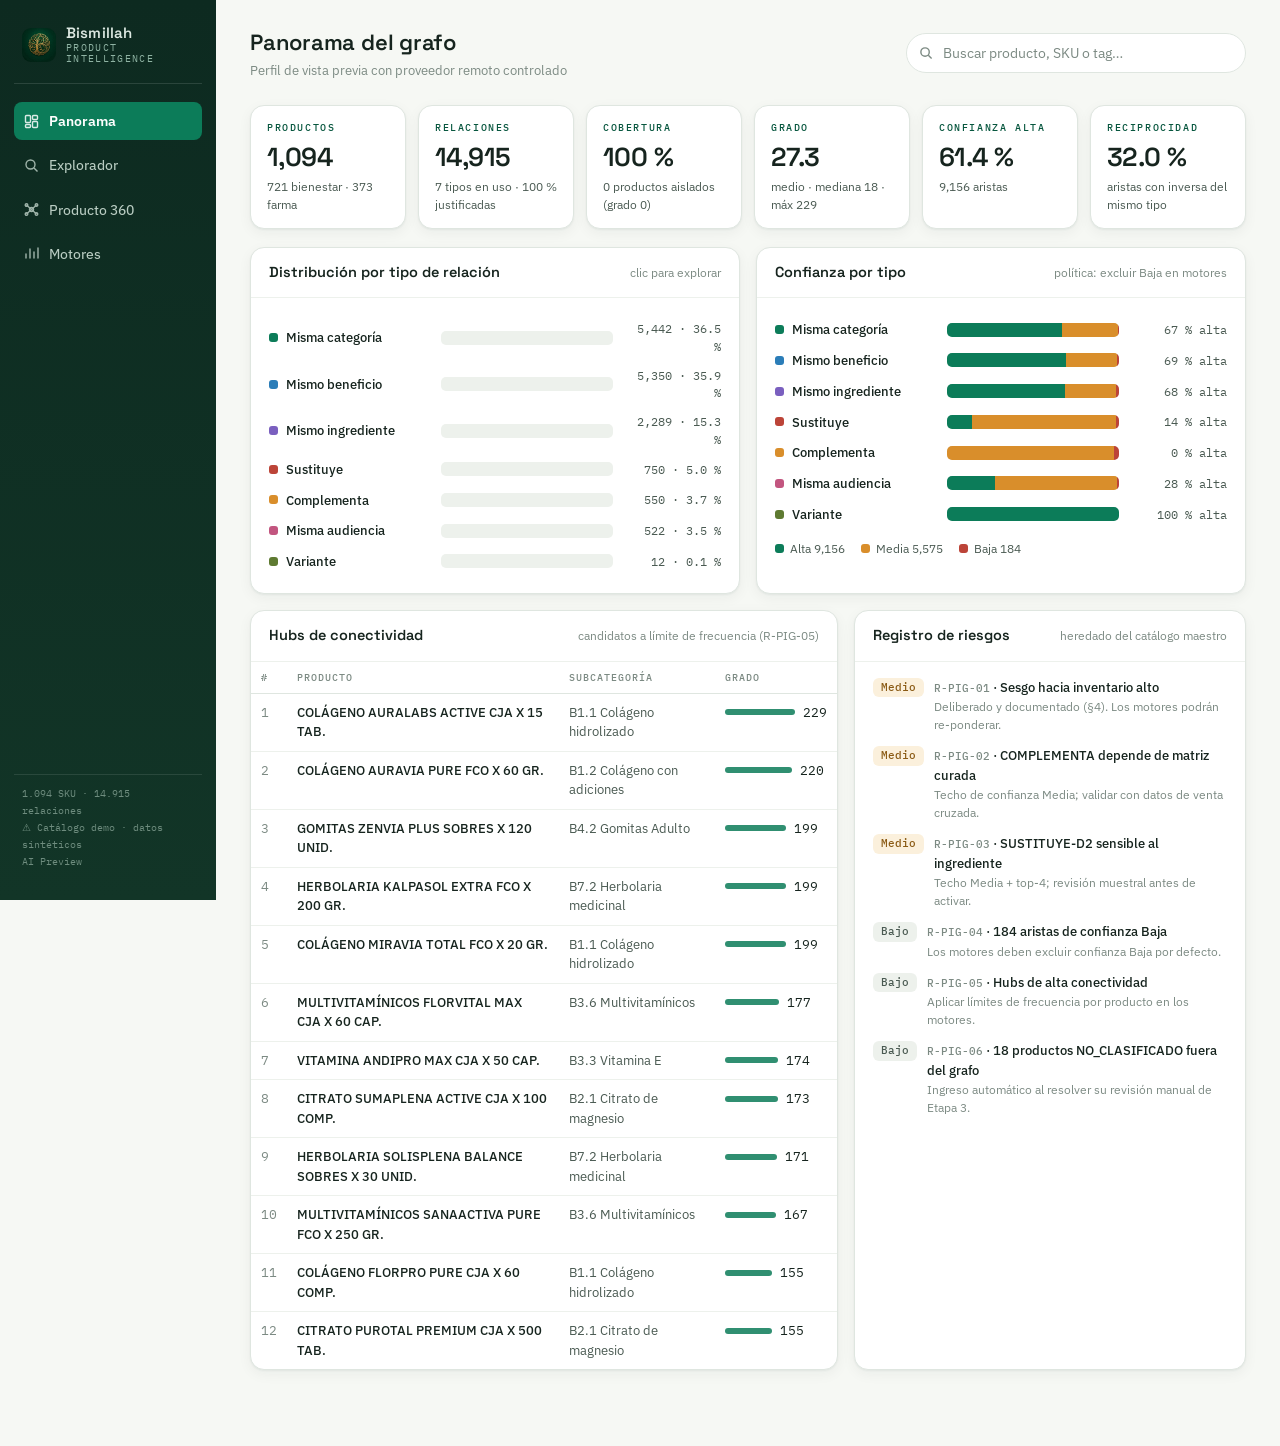
==== ai-preview/index.html @ 9c316136 "feat: add controlled AI preview profile Co-Authored-By: Claude Fable 5 <noreply@anthropic.com>" ====
<!DOCTYPE html>
<html lang="es">
<head>
<meta charset="UTF-8">
<meta name="viewport" content="width=device-width, initial-scale=1.0">
<title>Bismillah · AI Preview</title>
<link rel="icon" type="image/png" sizes="32x32" href="../assets/img/favicon-32.png">
<link rel="icon" type="image/png" sizes="16x16" href="../assets/img/favicon-16.png">
<link rel="apple-touch-icon" href="../assets/img/apple-touch-icon.png">
<meta property="og:title" content="Bismillah · AI Preview">
<meta property="og:type" content="website">
<meta property="og:image" content="../assets/img/og-image.png">
<link rel="stylesheet" href="../assets/css/styles.css">
<link rel="preconnect" href="https://fonts.googleapis.com">
<link href="https://fonts.googleapis.com/css2?family=Space+Grotesk:wght@400;500;600;700&family=IBM+Plex+Sans:wght@400;450;500;600&family=IBM+Plex+Mono:wght@400;500&display=swap" rel="stylesheet">
</head>
<body>
<div class="app">
  <aside class="rail">
    <div class="brand">
      <div class="brand-mark"><img src="../assets/img/logo-web.webp" alt="Bismillah" width="34" height="34"></div>
      <h1>Bismillah<span>Product Intelligence</span></h1>
    </div>
    <button class="nav-btn on" data-view="panorama"><svg width="15" height="15" viewBox="0 0 15 15" fill="none" stroke="currentColor" stroke-width="1.4"><rect x="1.5" y="1.5" width="5" height="7" rx="1"/><rect x="8.5" y="1.5" width="5" height="4" rx="1"/><rect x="8.5" y="7.5" width="5" height="6" rx="1"/><rect x="1.5" y="10.5" width="5" height="3" rx="1"/></svg>Panorama</button>
    <button class="nav-btn" data-view="explorador"><svg width="15" height="15" viewBox="0 0 15 15" fill="none" stroke="currentColor" stroke-width="1.4"><circle cx="6.5" cy="6.5" r="4.5"/><path d="m10 10 3.5 3.5"/></svg>Explorador</button>
    <button class="nav-btn" data-view="p360"><svg width="15" height="15" viewBox="0 0 15 15" fill="none" stroke="currentColor" stroke-width="1.4"><circle cx="7.5" cy="7.5" r="2"/><circle cx="2.5" cy="3" r="1.3"/><circle cx="12.5" cy="3" r="1.3"/><circle cx="2.5" cy="12" r="1.3"/><circle cx="12.5" cy="12" r="1.3"/><path d="M7.5 7.5 2.5 3m5 4.5L12.5 3m-5 4.5-5 4.5m5-4.5 5 4.5"/></svg>Producto 360</button>
    <button class="nav-btn" data-view="motores"><svg width="15" height="15" viewBox="0 0 15 15" fill="none" stroke="currentColor" stroke-width="1.4"><path d="M2 12V8m4 4V3m4 9V6m4 6V2" stroke-linecap="round"/></svg>Motores</button>
    <div class="rail-foot">1.094 SKU · 14.915 relaciones<br>⚠ Catálogo demo · datos sintéticos<br>AI Preview</div>
  </aside>

  <main class="main">
    <div class="topbar">
      <div><h2 id="view-title">Panorama del grafo</h2><div class="sub" id="view-sub">Perfil de vista previa con proveedor remoto controlado</div></div>
      <div class="gsearch">
        <svg width="14" height="14" viewBox="0 0 15 15" fill="none" stroke="currentColor" stroke-width="1.5"><circle cx="6.5" cy="6.5" r="4.5"/><path d="m10 10 3.5 3.5"/></svg>
        <input id="gsearch-in" type="text" placeholder="Buscar producto, SKU o tag…" autocomplete="off" aria-label="Búsqueda global de productos">
        <div class="gs-drop" id="gsearch-drop" role="listbox"></div>
      </div>
    </div>

    <section class="view on" id="v-panorama"></section>
    <section class="view" id="v-explorador"></section>
    <section class="view" id="v-p360"></section>
    <section class="view" id="v-motores"></section>
  </main>
</div>
<!-- Este perfil solo activa el transporte remoto; no contiene credenciales. -->
<script>
const FEATURE_FLAGS = { remoteResponseProvider: true };
const REMOTE_PROVIDER_CONFIG = { endpoint: '/api/copilot' };
</script>
<script src="../assets/js/data.js"></script>
<script src="../assets/js/context-builder.js"></script>
<script src="../assets/js/prompt-context-builder.js"></script>
<script src="../assets/js/commercial-data-provider.js"></script>
<script src="../assets/js/feature-flags.js"></script>
<script src="../assets/js/response-provider-contract.js"></script>
<script src="../assets/js/response-provider.js"></script>
<script src="../assets/js/providers/local-response-provider.js"></script>
<script src="../assets/js/providers/remote-response-provider.js"></script>
<script src="../assets/js/providers/ai-response-provider.js"></script>
<script src="../assets/js/app.js"></script>
</body>
</html>
---- assets/css/styles.css ----
:root{
  --paper:#F6F8F4; --card:#FFFFFF; --ink:#16241E; --ink-2:#4A5A52; --ink-3:#7C8A83;
  --line:#DFE6E0; --line-2:#EDF1EC;
  --emerald:#0C7C59; --emerald-dk:#08573F; --emerald-tint:#E3F1EA;
  --indigo:#35509E; --indigo-tint:#E7EBF7;
  --amber:#D98E2B; --amber-tint:#FBF0DC;
  --red:#BC4438; --red-tint:#F9E7E4;
  --t0:#0C7C59; --t1:#2B7DB8; --t2:#7A5FBF; --t3:#BC4438; --t4:#D98E2B; --t5:#C2557F; --t6:#5E7A31;
  --ff-d:"Space Grotesk",sans-serif; --ff-b:"IBM Plex Sans",sans-serif; --ff-m:"IBM Plex Mono",monospace;
  --r:10px; --r-lg:14px;
  --sh:0 1px 2px rgba(22,36,30,.05),0 4px 14px rgba(22,36,30,.05);
}
*{box-sizing:border-box;margin:0;padding:0}
html{scroll-behavior:smooth}
@media(prefers-reduced-motion:reduce){html{scroll-behavior:auto}*,*::before,*::after{animation:none!important;transition:none!important}}
body{font-family:var(--ff-b);font-size:14px;line-height:1.5;color:var(--ink);background:var(--paper);}
button{font:inherit;color:inherit;background:none;border:none;cursor:pointer}
button:focus-visible,a:focus-visible,input:focus-visible,select:focus-visible{outline:2px solid var(--emerald);outline-offset:2px;border-radius:4px}
input,select{font:inherit;color:inherit}

/* ---------- layout ---------- */
.app{display:grid;grid-template-columns:216px 1fr;min-height:100vh}
.rail{background:linear-gradient(180deg,#0D2A20 0%,#123527 100%);color:#DCE8E1;padding:20px 14px;display:flex;flex-direction:column;gap:6px;position:sticky;top:0;height:100vh}
.brand{display:flex;align-items:center;gap:10px;padding:4px 8px 18px;border-bottom:1px solid rgba(255,255,255,.12);margin-bottom:12px}
.brand-mark{width:34px;height:34px;border-radius:9px;overflow:hidden;flex:none}
.brand-mark img{display:block;width:100%;height:100%;object-fit:cover}
.brand h1{font-family:var(--ff-d);font-size:15px;font-weight:600;line-height:1.15;letter-spacing:.01em}
.brand span{display:block;font-family:var(--ff-m);font-size:9.5px;font-weight:400;color:#8FB3A3;letter-spacing:.14em;text-transform:uppercase;margin-top:2px}
.nav-btn{display:flex;align-items:center;gap:10px;width:100%;padding:9px 10px;border-radius:8px;color:#B9CCC2;font-weight:450;font-size:13.5px;text-align:left;transition:background .15s,color .15s}
.nav-btn svg{flex:none;opacity:.85}
.nav-btn:hover{background:rgba(255,255,255,.07);color:#fff}
.nav-btn.on{background:var(--emerald);color:#fff;font-weight:600}
.rail-foot{margin-top:auto;font-family:var(--ff-m);font-size:10px;color:#6E8C7E;padding:10px 8px;line-height:1.7;border-top:1px solid rgba(255,255,255,.1)}
.main{min-width:0;padding:26px 34px 60px;max-width:1340px}
.topbar{display:flex;align-items:center;gap:16px;margin-bottom:24px}
.topbar h2{font-family:var(--ff-d);font-size:22px;font-weight:600;letter-spacing:-.01em}
.topbar .sub{color:var(--ink-3);font-size:13px;margin-top:2px}
.gsearch{margin-left:auto;position:relative;width:340px;max-width:42vw}
.gsearch input{width:100%;padding:9px 12px 9px 36px;border:1px solid var(--line);border-radius:999px;background:var(--card);font-size:13.5px}
.gsearch input::placeholder{color:var(--ink-3)}
.gsearch>svg{position:absolute;left:13px;top:50%;transform:translateY(-50%);color:var(--ink-3)}
.gs-drop{position:absolute;top:calc(100% + 6px);left:0;right:0;background:var(--card);border:1px solid var(--line);border-radius:var(--r);box-shadow:var(--sh);z-index:50;max-height:340px;overflow:auto;display:none}
.gs-drop.open{display:block}
.gs-item{display:block;width:100%;text-align:left;padding:9px 12px;border-bottom:1px solid var(--line-2)}
.gs-item:last-child{border-bottom:0}
.gs-item:hover{background:var(--emerald-tint)}
.gs-item .nm{font-weight:500;font-size:13px}
.gs-item .mt{font-family:var(--ff-m);font-size:10.5px;color:var(--ink-3);margin-top:1px}

/* ---------- shared ---------- */
.view{display:none}.view.on{display:block}
.card{background:var(--card);border:1px solid var(--line);border-radius:var(--r-lg);box-shadow:var(--sh)}
.card-h{padding:14px 18px;border-bottom:1px solid var(--line-2);display:flex;align-items:baseline;gap:10px}
.card-h h3{font-family:var(--ff-d);font-size:14.5px;font-weight:600}
.card-h .note{font-size:12px;color:var(--ink-3);margin-left:auto}
.card-b{padding:16px 18px}
.eyebrow{font-family:var(--ff-m);font-size:10px;letter-spacing:.16em;text-transform:uppercase;color:var(--emerald-dk);font-weight:500}
.chip{display:inline-flex;align-items:center;gap:5px;padding:2px 9px;border-radius:999px;font-size:11px;font-weight:500;line-height:1.6}
.chip.conf0{background:var(--emerald-tint);color:var(--emerald-dk)}
.chip.conf1{background:var(--amber-tint);color:#8A5A14}
.chip.conf2{background:var(--red-tint);color:var(--red)}
.chip.uni-B{background:var(--emerald-tint);color:var(--emerald-dk)}
.chip.uni-F{background:var(--indigo-tint);color:var(--indigo)}
.tag{display:inline-block;padding:2px 8px;border-radius:6px;background:var(--line-2);color:var(--ink-2);font-size:11px;margin:2px 3px 2px 0}
.dot{width:9px;height:9px;border-radius:3px;display:inline-block;flex:none}
.mono{font-family:var(--ff-m)}
.link{color:var(--emerald-dk);font-weight:500;text-decoration:none;cursor:pointer}
.link:hover{text-decoration:underline}
.empty{padding:34px;text-align:center;color:var(--ink-3);font-size:13px}
table{width:100%;border-collapse:collapse;font-size:13px}
th{font-family:var(--ff-m);font-size:10px;letter-spacing:.1em;text-transform:uppercase;color:var(--ink-3);font-weight:500;text-align:left;padding:8px 10px;border-bottom:1px solid var(--line)}
td{padding:9px 10px;border-bottom:1px solid var(--line-2);vertical-align:top}
tr:last-child td{border-bottom:0}
tbody tr.rowlink{cursor:pointer}
tbody tr.rowlink:hover{background:var(--emerald-tint)}

/* ---------- panorama ---------- */
.kpis{display:grid;grid-template-columns:repeat(auto-fit,minmax(150px,1fr));gap:12px;margin-bottom:18px}
.kpi{background:var(--card);border:1px solid var(--line);border-radius:var(--r-lg);padding:14px 16px;box-shadow:var(--sh)}
.kpi .v{font-family:var(--ff-d);font-size:26px;font-weight:600;letter-spacing:-.02em;margin:3px 0 1px}
.kpi .l{font-size:12px;color:var(--ink-2)}
.grid-2{display:grid;grid-template-columns:1fr 1fr;gap:16px;margin-bottom:16px}
.grid-32{display:grid;grid-template-columns:3fr 2fr;gap:16px;margin-bottom:16px}
.bar-row{display:grid;grid-template-columns:160px 1fr 96px;align-items:center;gap:12px;padding:6px 0}
.bar-row .lbl{display:flex;align-items:center;gap:8px;font-size:12.5px;font-weight:500}
.bar-track{height:14px;border-radius:5px;background:var(--line-2);overflow:hidden}
.bar-fill{height:100%;border-radius:5px}
.bar-val{font-family:var(--ff-m);font-size:11.5px;color:var(--ink-2);text-align:right}
.stack{display:flex;height:14px;border-radius:5px;overflow:hidden;background:var(--line-2)}
.legend{display:flex;gap:16px;flex-wrap:wrap;font-size:11.5px;color:var(--ink-2);margin-top:10px}
.legend span{display:flex;align-items:center;gap:6px}
.risk-lv{font-family:var(--ff-m);font-size:10.5px;font-weight:500;padding:2px 8px;border-radius:6px}
.risk-Medio{background:var(--amber-tint);color:#8A5A14}
.risk-Bajo{background:var(--line-2);color:var(--ink-2)}

/* ---------- explorador ---------- */
.filters{display:flex;gap:10px;flex-wrap:wrap;align-items:center;margin-bottom:14px}
.filters select,.filters input[type=text]{padding:8px 11px;border:1px solid var(--line);border-radius:8px;background:var(--card);font-size:13px}
.filters input[type=text]{width:280px}
.seg{display:inline-flex;border:1px solid var(--line);border-radius:8px;overflow:hidden;background:var(--card)}
.seg button{padding:8px 13px;font-size:12.5px;font-weight:500;color:var(--ink-2);border-right:1px solid var(--line)}
.seg button:last-child{border-right:0}
.seg button.on{background:var(--ink);color:#fff}
.count-note{font-size:12.5px;color:var(--ink-3);margin-left:auto}
.deg-cell{display:flex;align-items:center;gap:8px}
.deg-bar{height:6px;border-radius:3px;background:var(--emerald);opacity:.85}

/* ---------- producto 360 ---------- */
.p360-head{display:flex;gap:14px;align-items:flex-start;flex-wrap:wrap;margin-bottom:16px}
.p360-head .who{flex:1;min-width:280px}
.p360-head h2{font-family:var(--ff-d);font-size:21px;font-weight:600;letter-spacing:-.01em;margin:4px 0 6px}
.meta-line{display:flex;gap:8px;flex-wrap:wrap;align-items:center;font-size:12.5px;color:var(--ink-2)}
.orbit-wrap{position:relative}
#orbit{width:100%;display:block;border-radius:var(--r-lg)}
.orbit-tip{position:absolute;pointer-events:none;background:var(--ink);color:#fff;padding:6px 10px;border-radius:8px;font-size:12px;max-width:260px;display:none;z-index:10;line-height:1.4}
.orbit-legend{display:flex;gap:14px;flex-wrap:wrap;padding:10px 18px 14px;font-size:11.5px;color:var(--ink-2)}
.orbit-legend span{display:flex;align-items:center;gap:6px}
.rel-groups{display:flex;flex-direction:column;gap:14px}
.rel-g .rel-g-h{display:flex;align-items:center;gap:9px;padding:11px 16px;border-bottom:1px solid var(--line-2)}
.rel-g .rel-g-h h4{font-family:var(--ff-d);font-size:13.5px;font-weight:600}
.rel-g .rel-g-h .n{font-family:var(--ff-m);font-size:11px;color:var(--ink-3);margin-left:auto}
.rel-item{display:grid;grid-template-columns:1fr auto;gap:4px 12px;padding:10px 16px;border-bottom:1px solid var(--line-2)}
.rel-item:last-child{border-bottom:0}
.rel-item .just{grid-column:1/-1;font-size:12px;color:var(--ink-3);font-style:italic}
.showmore{width:100%;padding:9px;font-size:12px;font-weight:500;color:var(--emerald-dk)}
.showmore:hover{background:var(--emerald-tint)}

/* ---------- ai sales copilot ---------- */
.p360-layout{display:grid;grid-template-columns:1fr 340px;gap:20px;align-items:start}
.p360-content{min-width:0;display:flex;flex-direction:column;gap:16px}
.copilot-panel{position:sticky;top:26px;flex:none;max-height:calc(100vh - 52px);overflow-y:auto;padding:18px}
.copilot-top{display:flex;gap:12px;align-items:flex-start;margin-bottom:16px}
.copilot-avatar{flex:none;width:44px;height:44px;border-radius:12px;display:grid;place-items:center;font-size:21px;background:linear-gradient(155deg,var(--indigo) 0%,var(--t2) 100%);box-shadow:var(--sh)}
.copilot-top-txt{min-width:0}
.copilot-top-row{display:flex;align-items:center;gap:8px;flex-wrap:wrap}
.copilot-top-row h3{font-family:var(--ff-d);font-size:15px;font-weight:600}
.copilot-pill{font-family:var(--ff-m);font-size:9.5px;letter-spacing:.08em;text-transform:uppercase;font-weight:500;padding:2px 8px;border-radius:999px;background:var(--amber-tint);color:#8A5A14}
.copilot-sub{font-size:12px;color:var(--ink-3);margin-top:3px;line-height:1.4}
.copilot-skills-h{display:flex;align-items:center;gap:6px;font-family:var(--ff-m);font-size:10.5px;letter-spacing:.1em;text-transform:uppercase;color:var(--ink-3);font-weight:500;margin-bottom:10px}
.copilot-info{margin-left:auto;width:15px;height:15px;border-radius:50%;border:1px solid var(--line);display:grid;place-items:center;font-family:var(--ff-b);font-style:italic;font-size:10px;color:var(--ink-3);text-transform:none;letter-spacing:0;cursor:default}
.copilot-skills{display:flex;flex-direction:column;gap:8px;margin-bottom:14px}
.copilot-row{display:flex;align-items:center;gap:11px;width:100%;text-align:left;padding:10px;border:1px solid var(--line);border-radius:var(--r);background:var(--paper);cursor:pointer;transition:border-color .15s,background .15s,box-shadow .15s}
.copilot-row:hover{border-color:var(--emerald);background:var(--emerald-tint);box-shadow:var(--sh)}
.copilot-ic{position:relative;flex:none;width:36px;height:36px;border-radius:10px;display:grid;place-items:center;font-size:16px}
.copilot-ic-n{position:absolute;top:-5px;left:-5px;width:16px;height:16px;border-radius:50%;background:var(--ink);color:#fff;font-family:var(--ff-m);font-size:9px;font-weight:500;display:grid;place-items:center;line-height:1}
.copilot-row-txt{min-width:0;flex:1;display:flex;flex-direction:column;gap:2px}
.copilot-row-title{font-family:var(--ff-d);font-size:12.5px;font-weight:600;color:var(--ink)}
.copilot-row-desc{font-size:11.5px;color:var(--ink-2);line-height:1.4}
.copilot-row-status{font-family:var(--ff-m);font-size:9.5px;letter-spacing:.06em;text-transform:uppercase;font-weight:500;color:var(--ink-3);margin-top:1px}
.copilot-chev{flex:none;font-size:16px;color:var(--ink-3);transition:transform .15s}
.copilot-chev.is-open{transform:rotate(90deg)}
.copilot-foot{display:flex;align-items:flex-start;gap:8px;padding:10px 12px;border-radius:var(--r);background:var(--emerald-tint);font-size:11px;color:var(--emerald-dk);line-height:1.4}
.copilot-foot-ic{flex:none}
.copilot-skill-block{display:flex;flex-direction:column}
.copilot-row.is-open{border-color:var(--emerald);background:var(--emerald-tint)}
.copilot-row.is-loading{opacity:.7;cursor:progress}
.copilot-row-status.is-active{color:var(--emerald-dk)}
.copilot-row-status.is-error{color:var(--red)}
.copilot-response{margin-top:6px;padding:11px 12px;border:1px solid var(--line);border-radius:var(--r);background:var(--paper);font-size:12px;color:var(--ink-2);line-height:1.55;white-space:pre-line}
.copilot-response-h{display:flex;align-items:center;gap:6px;margin-bottom:7px;font-family:var(--ff-m);font-size:10px;letter-spacing:.06em;text-transform:uppercase;color:var(--ink-3)}
.copilot-response-loading{display:flex;align-items:center;gap:8px;margin-top:6px;padding:10px 12px;font-size:12px;color:var(--ink-3);border:1px dashed var(--line);border-radius:var(--r)}
.copilot-response-err{margin-top:6px;padding:10px 12px;border:1px solid #EFD9B4;border-radius:var(--r);background:var(--red-tint);color:var(--red);font-size:12px;line-height:1.4}
.dot-live{width:6px;height:6px;border-radius:50%;background:var(--emerald);display:inline-block;flex:none;animation:copilot-pulse 1.4s ease-in-out infinite}
@keyframes copilot-pulse{0%,100%{opacity:1}50%{opacity:.35}}
@media(prefers-reduced-motion:reduce){.dot-live{animation:none}}

/* ---------- compare products (Fase 2, Paso 4) ---------- */
.compare-picker{margin-top:8px;padding:10px;border:1px solid var(--line);border-radius:var(--r);background:var(--paper)}
.compare-b-input{width:100%;padding:8px 10px;border:1px solid var(--line);border-radius:8px;background:var(--card);font-size:12.5px}
.compare-b-results{margin-top:8px;display:flex;flex-direction:column;gap:5px;max-height:180px;overflow-y:auto}
.compare-b-item{display:flex;flex-direction:column;gap:1px;width:100%;text-align:left;padding:7px 9px;border:1px solid var(--line-2);border-radius:7px;background:var(--card);cursor:pointer;transition:border-color .15s,background .15s}
.compare-b-item:hover{border-color:var(--indigo);background:var(--indigo-tint)}
.compare-b-item-nm{font-size:12px;font-weight:500;color:var(--ink)}
.compare-b-item-mt{font-family:var(--ff-m);font-size:10px;color:var(--ink-3)}
.compare-b-hint,.compare-b-empty{font-size:11.5px;color:var(--ink-3);padding:4px 2px}
.compare-response{white-space:normal}
.compare-prod{padding:9px 0;border-bottom:1px solid var(--line-2)}
.compare-prod:last-of-type{border-bottom:1px solid var(--line-2)}
.compare-prod-h{font-family:var(--ff-m);font-size:9.5px;letter-spacing:.08em;text-transform:uppercase;color:var(--indigo);font-weight:500;margin-bottom:3px}
.compare-prod-nm{font-family:var(--ff-d);font-size:12.5px;font-weight:600;color:var(--ink)}
.compare-prod-meta{font-size:11px;color:var(--ink-3);margin:2px 0 6px}
.compare-prod-row{display:flex;align-items:flex-start;gap:8px;font-size:11px;color:var(--ink-2);margin-top:4px}
.compare-prod-row>span:first-child{flex:none;width:62px;color:var(--ink-3);font-family:var(--ff-m);font-size:10px;padding-top:2px}
.compare-prod-pills{display:flex;flex-wrap:wrap;gap:3px}
.compare-none{color:var(--ink-3);font-style:italic;font-size:11px}
.compare-section{margin-top:10px}
.compare-section h5{font-family:var(--ff-m);font-size:10px;letter-spacing:.08em;text-transform:uppercase;color:var(--ink-3);font-weight:500;margin-bottom:5px}
.compare-list{list-style:none;display:flex;flex-direction:column;gap:5px}
.compare-list li{position:relative;padding-left:15px;font-size:11.5px;line-height:1.4;color:var(--ink-2)}
.compare-list li::before{content:'';position:absolute;left:0;top:6px;width:7px;height:7px;border-radius:2px}
.compare-list.sim li::before{background:var(--emerald)}
.compare-list.dif li::before{background:var(--amber)}
.compare-restart{width:100%;margin-top:12px;padding:9px;font-size:12px;font-weight:500;color:var(--indigo);border:1px dashed var(--line);border-radius:var(--r)}
.compare-restart:hover{background:var(--indigo-tint);border-color:var(--indigo)}

/* ---------- best alternative (Fase 2, Paso 5) ---------- */
.bestalt-pick{display:flex;align-items:center;gap:8px;flex-wrap:wrap;margin-bottom:8px}
.bestalt-nm{font-family:var(--ff-d);font-size:13px;font-weight:600;color:var(--ink)}

/* ---------- cross sell (Fase 2, Paso 6) ---------- */
.xsell-list{display:flex;flex-direction:column;gap:8px}
.xsell-item{padding:9px 10px;border:1px solid var(--line);border-radius:var(--r);background:var(--paper)}
.xsell-item-h{display:flex;align-items:center;gap:7px;margin-bottom:3px}
.xsell-rank{flex:none;width:17px;height:17px;border-radius:50%;background:var(--t5);color:#fff;font-family:var(--ff-m);font-size:9px;font-weight:500;display:grid;place-items:center;line-height:1}
.xsell-nm{font-family:var(--ff-d);font-size:12.5px;font-weight:600;color:var(--ink)}
.xsell-reason{font-size:11.5px;color:var(--ink-2);line-height:1.4}

/* ---------- motores ---------- */
.engine-tabs{display:flex;gap:8px;margin-bottom:14px;flex-wrap:wrap}
.engine-tabs button{padding:9px 15px;border:1px solid var(--line);border-radius:999px;background:var(--card);font-size:13px;font-weight:500;color:var(--ink-2)}
.engine-tabs button.on{background:var(--emerald);border-color:var(--emerald);color:#fff}
.policy{display:flex;align-items:center;gap:10px;background:var(--amber-tint);border:1px solid #EFD9B4;border-radius:var(--r);padding:10px 14px;font-size:12.5px;color:#6E4A12;margin-bottom:14px}
.policy label{display:flex;align-items:center;gap:7px;margin-left:auto;font-weight:500;cursor:pointer;white-space:nowrap}
.reco{display:grid;grid-template-columns:44px 1fr auto;gap:4px 14px;padding:12px 16px;border-bottom:1px solid var(--line-2);align-items:start}
.reco:last-child{border-bottom:0}
.reco .rank{font-family:var(--ff-d);font-size:17px;font-weight:600;color:var(--ink-3);padding-top:2px}
.reco .why{grid-column:2/-1;display:flex;flex-direction:column;gap:3px;margin-top:2px}
.reco .why span{font-size:12px;color:var(--ink-3)}
.score-pill{font-family:var(--ff-m);font-size:12px;font-weight:500;background:var(--ink);color:#fff;border-radius:7px;padding:3px 9px;white-space:nowrap}
.pick-box{display:flex;gap:10px;align-items:center;flex-wrap:wrap;margin-bottom:16px}
.pick-box .gsearch{margin-left:0}

@media(max-width:980px){
  .app{grid-template-columns:1fr}
  .rail{position:static;height:auto;flex-direction:row;align-items:center;overflow-x:auto;padding:10px 14px}
  .brand{border:0;margin:0;padding:0 14px 0 0}
  .brand h1 span{display:none}
  .rail-foot{display:none}
  .nav-btn{white-space:nowrap}
  .main{padding:18px 16px 50px}
  .grid-2,.grid-32,.p360-layout{grid-template-columns:1fr}
  .copilot-panel{position:static}
  .gsearch{width:100%;max-width:none}
  .topbar{flex-wrap:wrap}
  .bar-row{grid-template-columns:120px 1fr 80px}
}
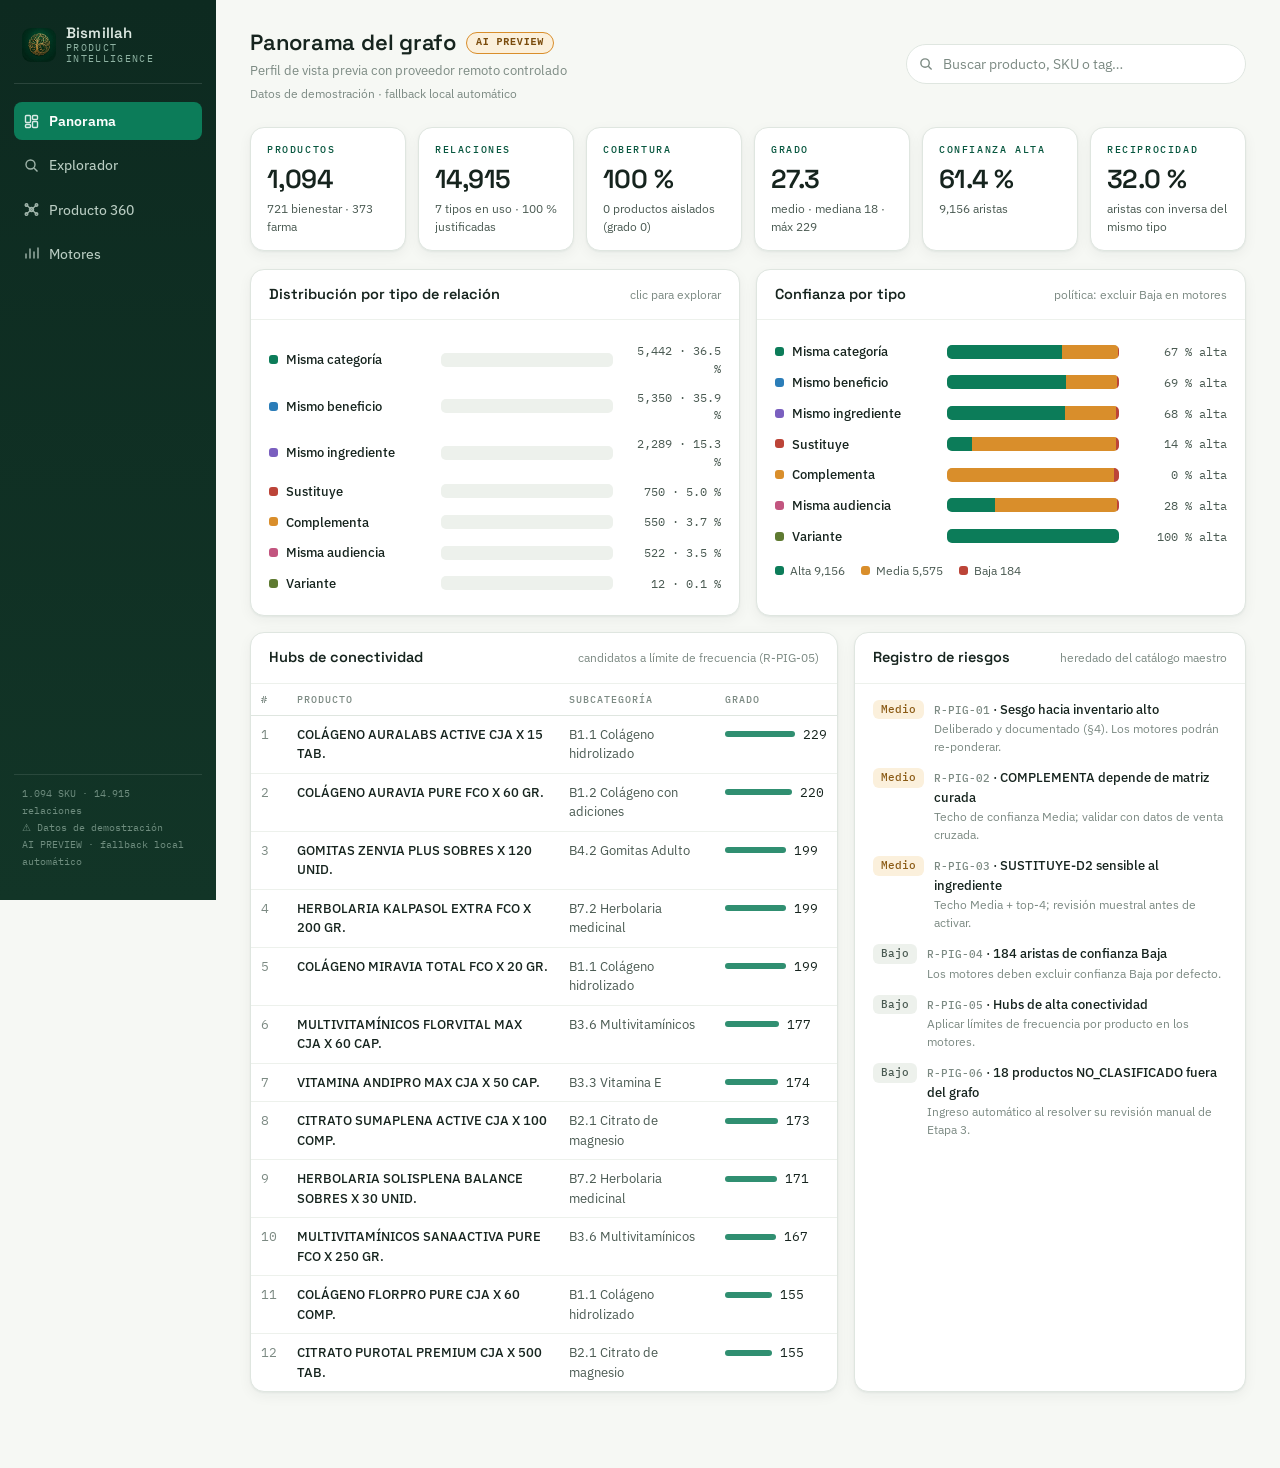
==== commit cff8a16b: "fix: clarify AI preview environment safeguards" ====
--- a/ai-preview/index.html
+++ b/ai-preview/index.html
@@ -13,6 +13,12 @@
 <link rel="stylesheet" href="../assets/css/styles.css">
 <link rel="preconnect" href="https://fonts.googleapis.com">
 <link href="https://fonts.googleapis.com/css2?family=Space+Grotesk:wght@400;500;600;700&family=IBM+Plex+Sans:wght@400;450;500;600&family=IBM+Plex+Mono:wght@400;500&display=swap" rel="stylesheet">
+<style>
+.ai-preview-heading{min-width:0}
+.ai-preview-title-row{display:flex;align-items:center;gap:10px;flex-wrap:wrap}
+.ai-preview-badge{display:inline-flex;align-items:center;padding:3px 9px;border:1px solid #D98E2B;border-radius:999px;background:#FBF0DC;color:#7A4B0C;font-family:var(--ff-m);font-size:10px;font-weight:600;letter-spacing:.08em;line-height:1.4;white-space:nowrap}
+.ai-preview-disclosure{color:var(--ink-3);font-size:12px;margin-top:4px}
+</style>
 </head>
 <body>
 <div class="app">
@@ -25,12 +31,16 @@
     <button class="nav-btn" data-view="explorador"><svg width="15" height="15" viewBox="0 0 15 15" fill="none" stroke="currentColor" stroke-width="1.4"><circle cx="6.5" cy="6.5" r="4.5"/><path d="m10 10 3.5 3.5"/></svg>Explorador</button>
     <button class="nav-btn" data-view="p360"><svg width="15" height="15" viewBox="0 0 15 15" fill="none" stroke="currentColor" stroke-width="1.4"><circle cx="7.5" cy="7.5" r="2"/><circle cx="2.5" cy="3" r="1.3"/><circle cx="12.5" cy="3" r="1.3"/><circle cx="2.5" cy="12" r="1.3"/><circle cx="12.5" cy="12" r="1.3"/><path d="M7.5 7.5 2.5 3m5 4.5L12.5 3m-5 4.5-5 4.5m5-4.5 5 4.5"/></svg>Producto 360</button>
     <button class="nav-btn" data-view="motores"><svg width="15" height="15" viewBox="0 0 15 15" fill="none" stroke="currentColor" stroke-width="1.4"><path d="M2 12V8m4 4V3m4 9V6m4 6V2" stroke-linecap="round"/></svg>Motores</button>
-    <div class="rail-foot">1.094 SKU · 14.915 relaciones<br>⚠ Catálogo demo · datos sintéticos<br>AI Preview</div>
+    <div class="rail-foot">1.094 SKU · 14.915 relaciones<br>⚠ Datos de demostración<br>AI PREVIEW · fallback local automático</div>
   </aside>
 
   <main class="main">
     <div class="topbar">
-      <div><h2 id="view-title">Panorama del grafo</h2><div class="sub" id="view-sub">Perfil de vista previa con proveedor remoto controlado</div></div>
+      <div class="ai-preview-heading">
+        <div class="ai-preview-title-row"><h2 id="view-title">Panorama del grafo</h2><span class="ai-preview-badge">AI PREVIEW</span></div>
+        <div class="sub" id="view-sub">Perfil de vista previa con proveedor remoto controlado</div>
+        <div class="ai-preview-disclosure" role="note">Datos de demostración · fallback local automático</div>
+      </div>
       <div class="gsearch">
         <svg width="14" height="14" viewBox="0 0 15 15" fill="none" stroke="currentColor" stroke-width="1.5"><circle cx="6.5" cy="6.5" r="4.5"/><path d="m10 10 3.5 3.5"/></svg>
         <input id="gsearch-in" type="text" placeholder="Buscar producto, SKU o tag…" autocomplete="off" aria-label="Búsqueda global de productos">
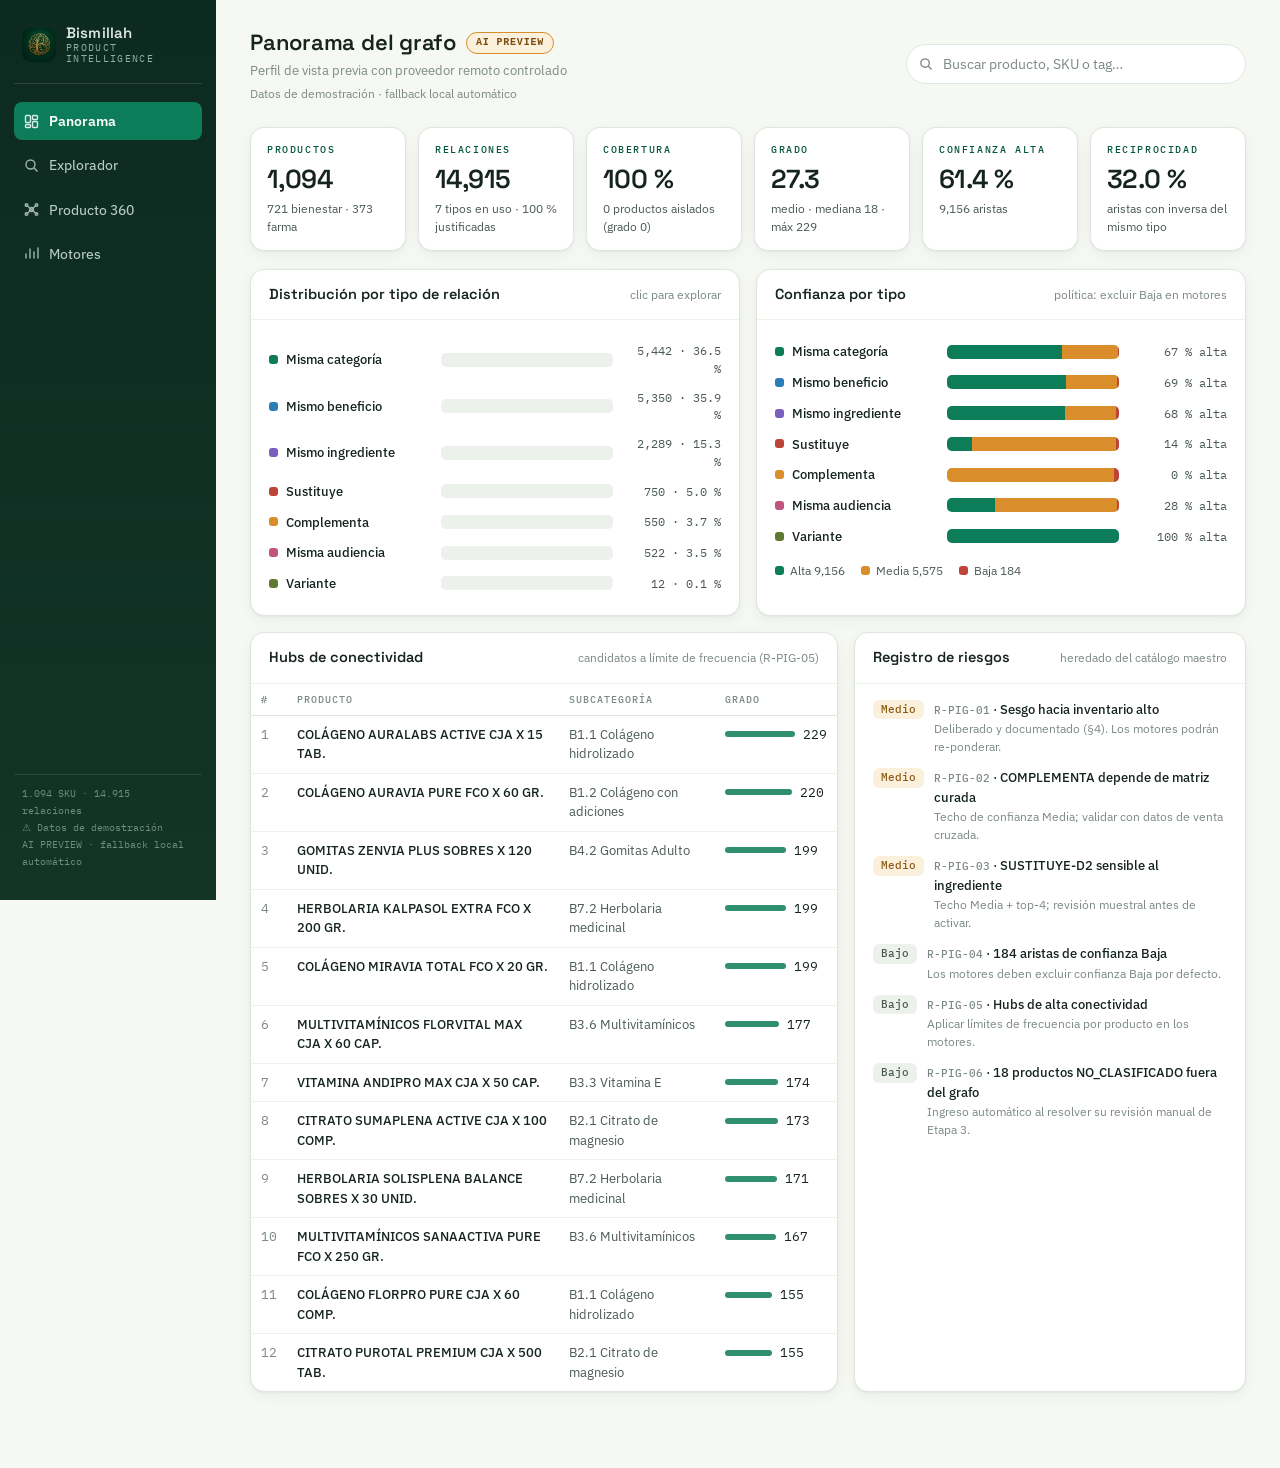
==== commit 38236331: "fix: align AI preview timeouts and observability" ====
--- a/ai-preview/index.html
+++ b/ai-preview/index.html
@@ -57,7 +57,9 @@
 <!-- Este perfil solo activa el transporte remoto; no contiene credenciales. -->
 <script>
 const FEATURE_FLAGS = { remoteResponseProvider: true };
-const REMOTE_PROVIDER_CONFIG = { endpoint: '/api/copilot' };
+// El cliente espera 5s más que el proxy (25s) para que el backend sea quien
+// clasifique y registre cualquier timeout antes de activar el fallback local.
+const REMOTE_PROVIDER_CONFIG = { endpoint: '/api/copilot', timeoutMs: 30000 };
 </script>
 <script src="../assets/js/data.js"></script>
 <script src="../assets/js/context-builder.js"></script>
